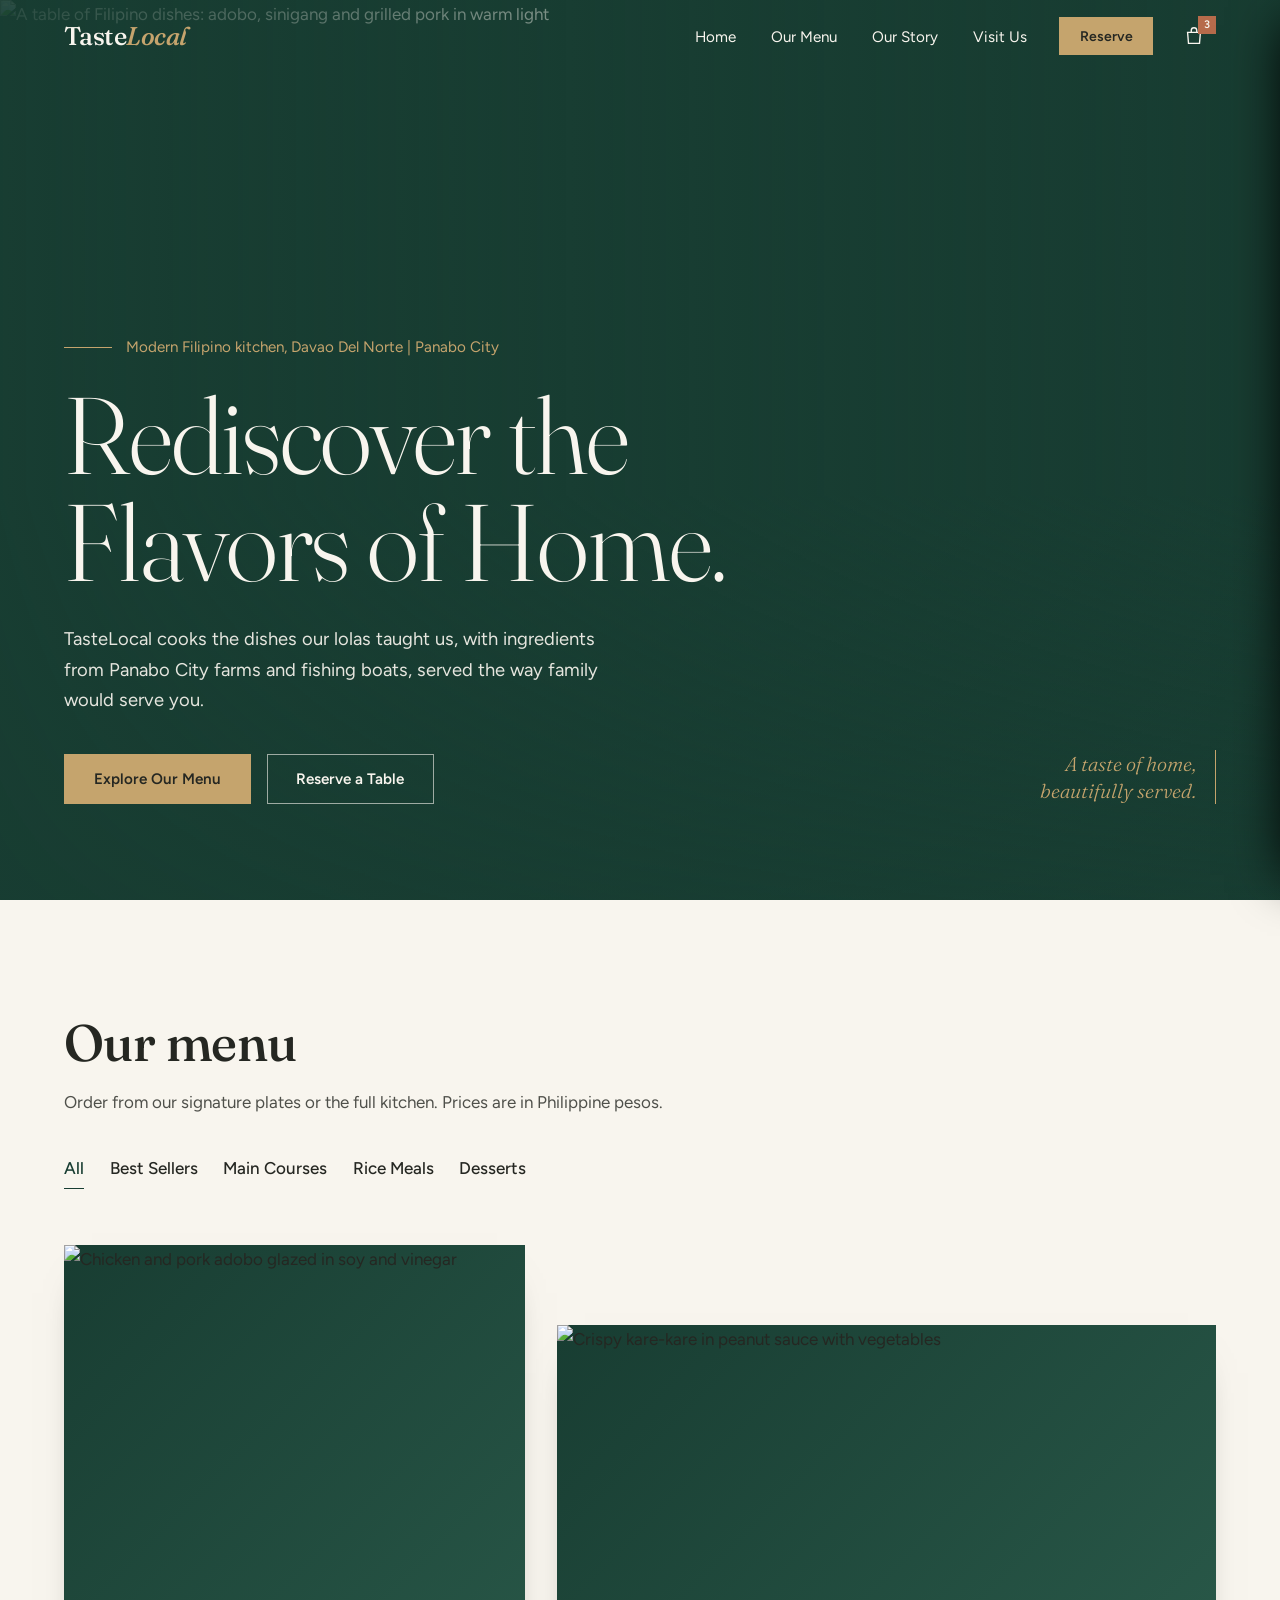
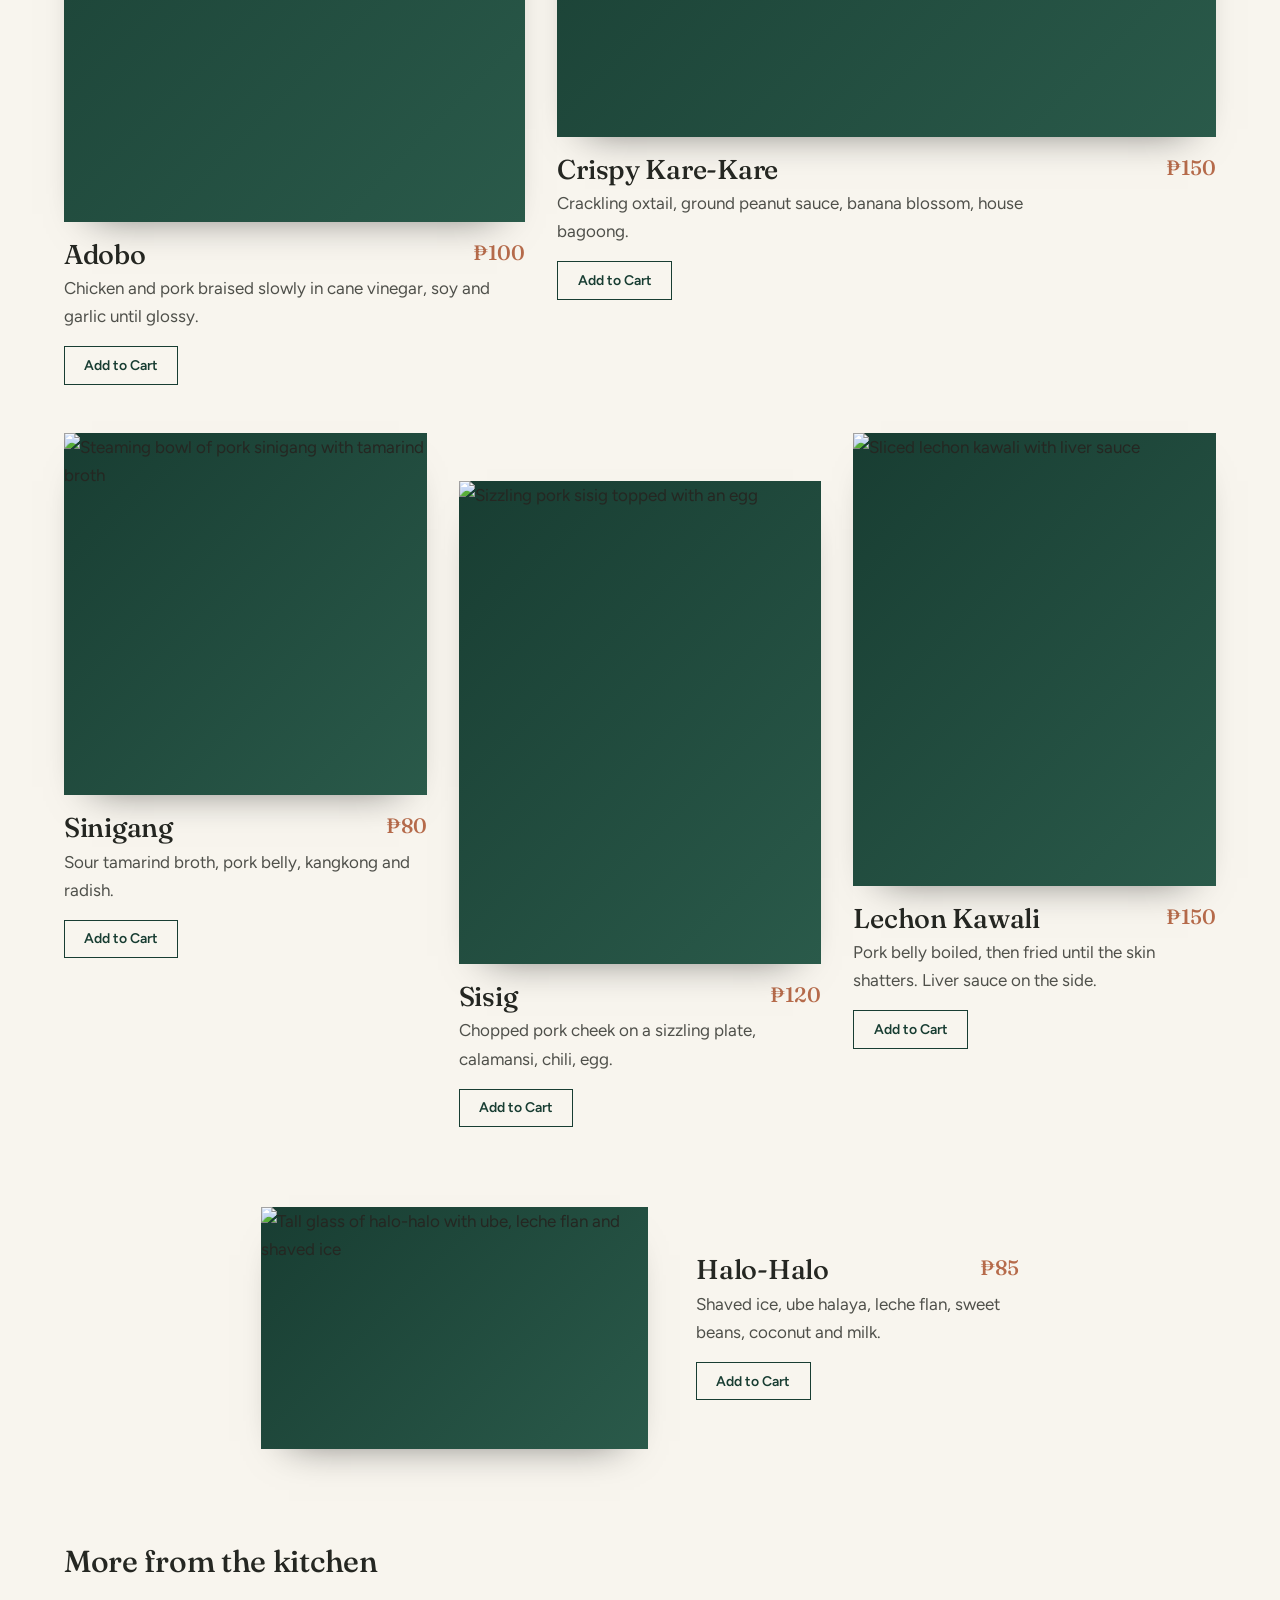
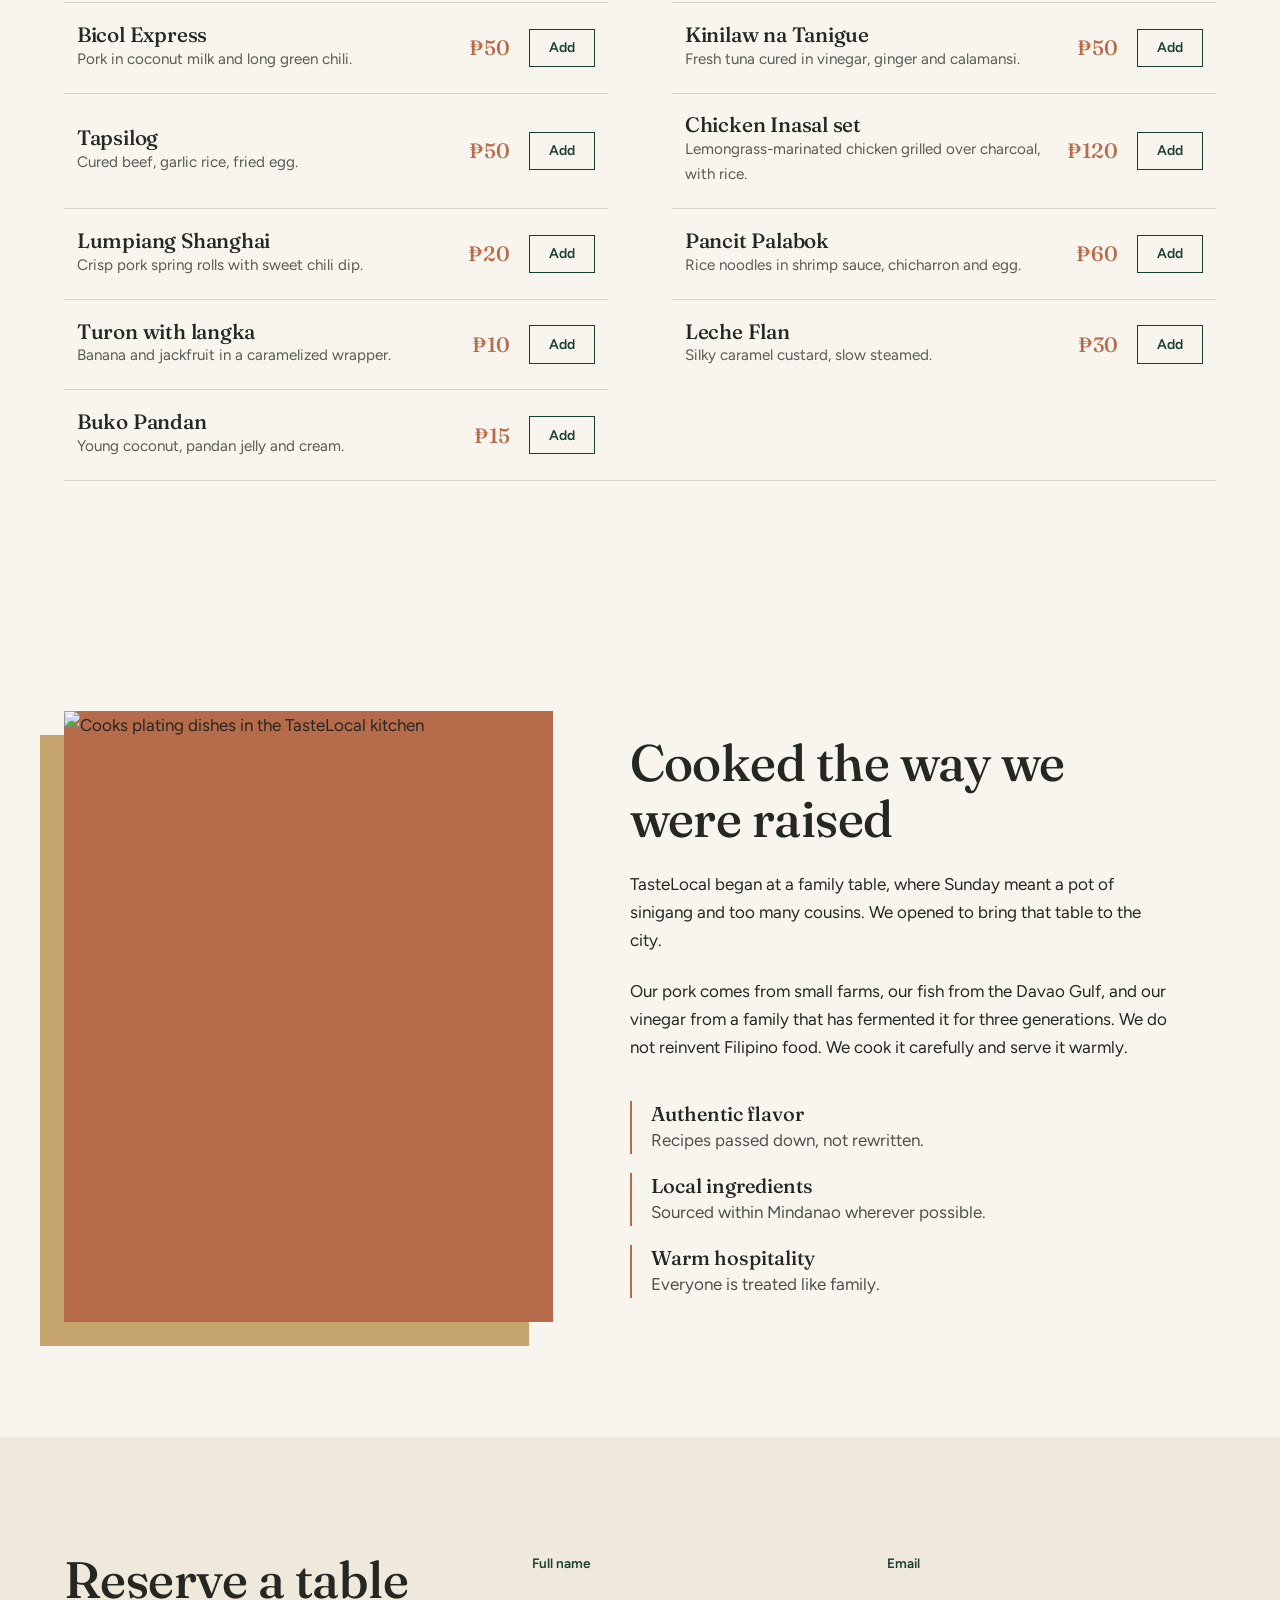
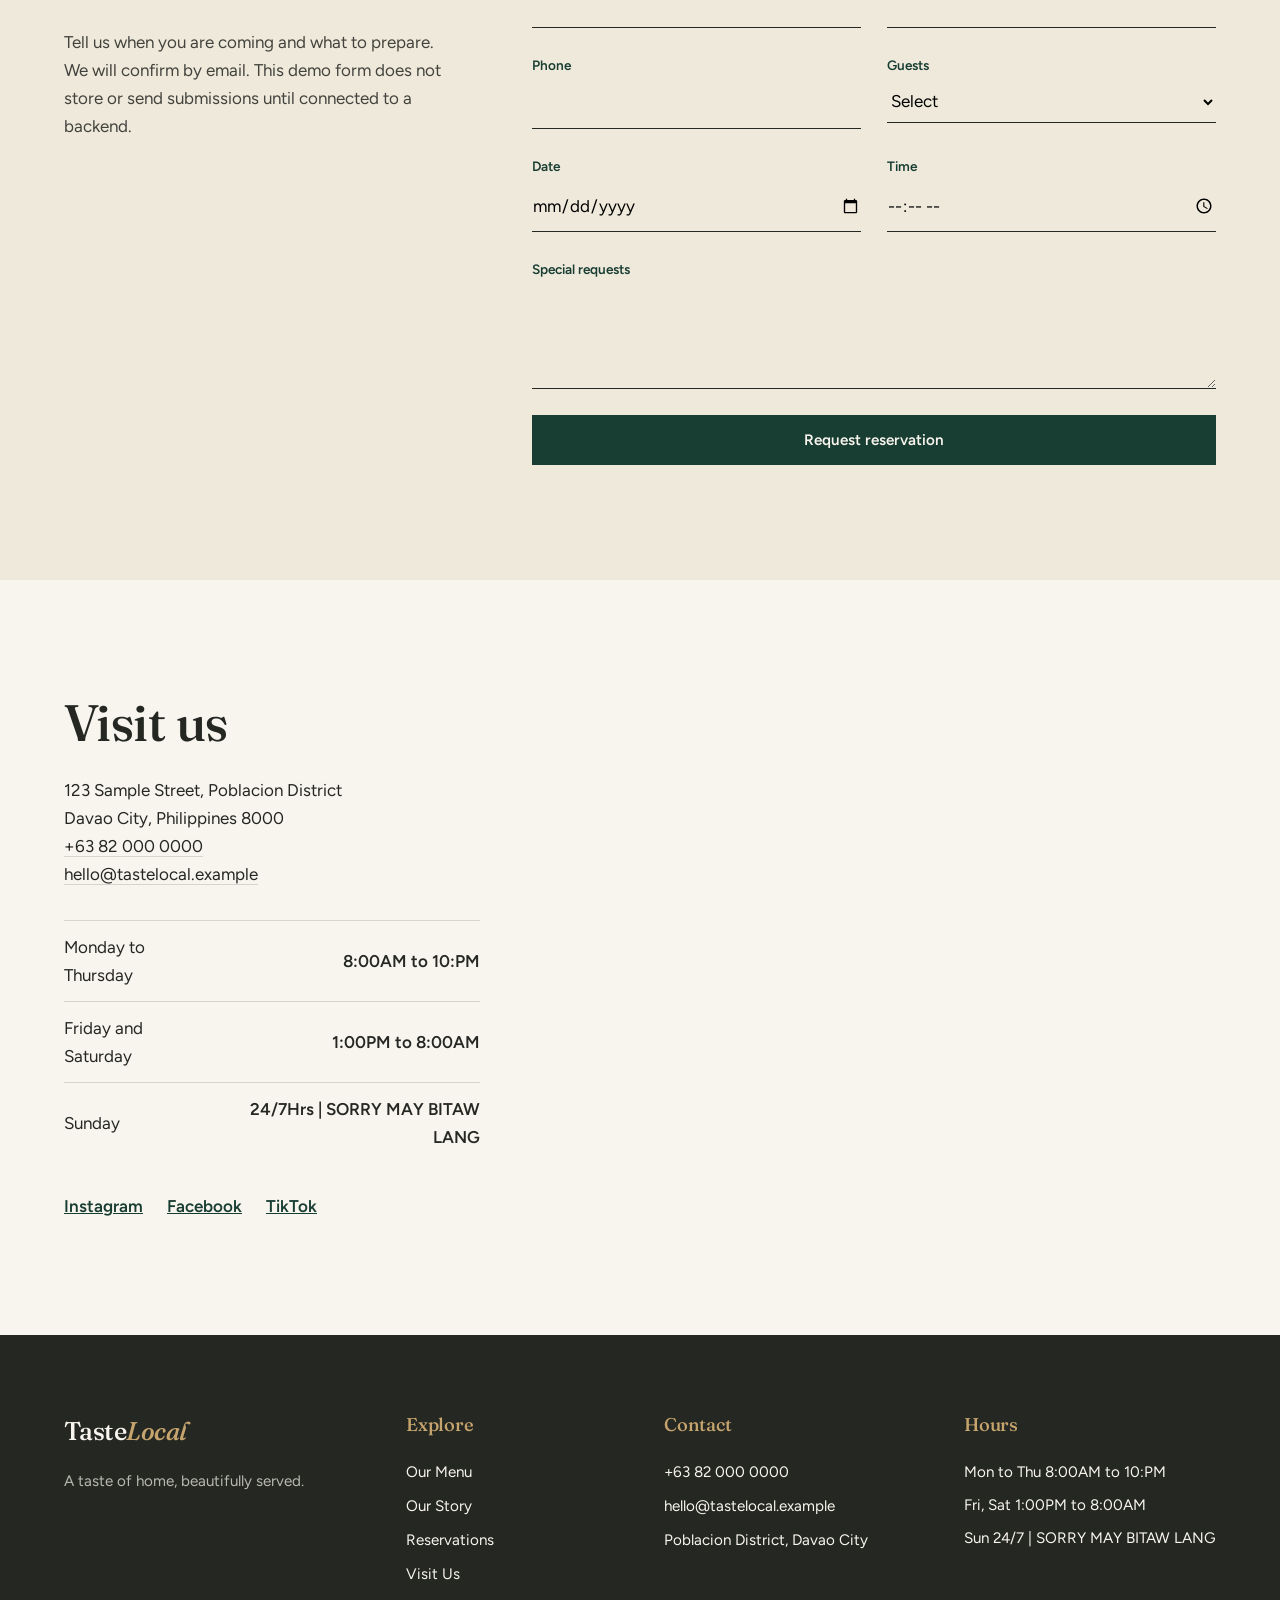
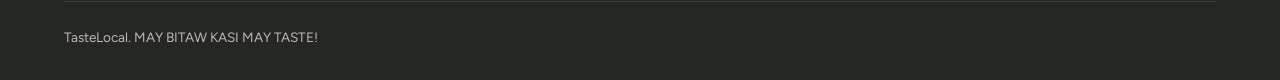
==== index.html @ fd4c6768 "Rename TasteLocal.html to index.html" ====
<!DOCTYPE html>
<html lang="en">
<head>
<meta charset="utf-8">
<meta name="viewport" content="width=device-width, initial-scale=1">
<title>TasteLocal | Modern Filipino Restaurant</title>
<meta name="description" content="TasteLocal serves authentic Filipino cuisine. A taste of home, beautifully served.">
<link rel="preconnect" href="https://fonts.googleapis.com">
<link rel="preconnect" href="https://fonts.gstatic.com" crossorigin>
<link href="https://fonts.googleapis.com/css2?family=Fraunces:opsz,wght@9..144,300;9..144,500;9..144,600&family=Figtree:wght@400;500;600&display=swap" rel="stylesheet">
<link rel="stylesheet" href="style.css">
</head>
<body>
<!-- Hidden checkboxes. The CSS reads their checked state to open the mobile menu and cart drawer. -->
<input type="checkbox" id="nav-toggle" class="state" aria-label="Toggle navigation">
<input type="checkbox" id="cart-toggle" class="state" aria-label="Toggle cart">

<a class="skip" href="#main">Skip to content</a>

<!-- NAVIGATION -->
<header class="site-header">
  <nav class="nav" aria-label="Primary">
    <a class="wordmark" href="#home" aria-label="TasteLocal home">Taste<span>Local</span></a>
    <label for="nav-toggle" class="burger" aria-label="Open menu"><i></i><i></i><i></i></label>
    <ul class="nav__links">
      <li><a href="#home">Home</a></li>
      <li><a href="#menu">Our Menu</a></li>
      <li><a href="#story">Our Story</a></li>
      <li><a href="#visit">Visit Us</a></li>
    </ul>
    <div class="nav__actions">
      <a class="btn btn--gold btn--sm" href="#reserve">Reserve</a>
      <label for="cart-toggle" class="bag" aria-label="Open shopping bag">
        <svg viewBox="0 0 24 24" width="22" height="22" fill="none" stroke="currentColor" stroke-width="1.5"><path d="M5 8h14l-1 12H6L5 8Z"/><path d="M9 8V6a3 3 0 0 1 6 0v2"/></svg>
        <b>3</b>
      </label>
    </div>
  </nav>
</header>

<main id="main">
<!-- HERO -->
<section class="hero" id="home">
  <img class="hero__img" src="images/food 1.jfif" alt="A table of Filipino dishes: adobo, sinigang and grilled pork in warm light">
  <div class="hero__veil"></div>
  <div class="hero__body">
    <p class="hero__est">Modern Filipino kitchen, Davao Del Norte | Panabo City</p>
    <h1>Rediscover the Flavors of&nbsp;Home.</h1>
    <p class="hero__lead">TasteLocal cooks the dishes our lolas taught us, with ingredients from Panabo City farms and fishing boats, served the way family would serve you.</p>
    <div class="hero__cta">
      <a class="btn btn--gold" href="#menu">Explore Our Menu</a>
      <a class="btn btn--ghost" href="#reserve">Reserve a Table</a>
    </div>
    </div>
    <p class="hero__tag">A taste of home,<br>beautifully served.</p>
</section>


<section class="menu" id="menu">
    <input type="radio" name="f" id="f-all" class="state" checked>
    <input type="radio" name="f" id="f-best" class="state">
    <input type="radio" name="f" id="f-main" class="state">
    <input type="radio" name="f" id="f-rice" class="state">
    <input type="radio" name="f" id="f-snack" class="state">
    <input type="radio" name="f" id="f-dessert" class="state">

    <header class="section-head">
        <h2>Our menu</h2>
        <p>Order from our signature plates or the full kitchen. Prices are in Philippine pesos.</p>
        <div class="filters" role="group" aria-label="Menu categories">
            <label for="f-all">All</label>
            <label for="f-best">Best Sellers</label>
            <label for="f-main">Main Courses</label>
            <label for="f-rice">Rice Meals</label>
            <label for="f-dessert">Desserts</label>
    </div>
  </header>

  <div class="catalog">
    <!-- Signature dishes -->
    <div class="grid">
    <article class="dish dish--a" data-cat="best main">
      <figure><img src="images/food 2.webp" alt="Chicken and pork adobo glazed in soy and vinegar" loading="lazy"></figure>
      <div class="dish__info"><h3>Adobo</h3><p class="price">₱100</p>
        <p>Chicken and pork braised slowly in cane vinegar, soy and garlic until glossy.</p>
        <label for="cart-toggle" class="btn btn--line btn--sm">Add to Cart</label></div>

    </article>
    <article class="dish dish--b" data-cat="best main">
      <figure><img src="images/food 3.jfif" alt="Crispy kare-kare in peanut sauce with vegetables" loading="lazy"></figure>
      <div class="dish__info"><h3>Crispy Kare-Kare</h3><p class="price">₱150</p>
        <p>Crackling oxtail, ground peanut sauce, banana blossom, house bagoong.</p>
        <label for="cart-toggle" class="btn btn--line btn--sm">Add to Cart</label></div>
    </article>

    <article class="dish dish--c" data-cat="main">
      <figure><img src="images/food 4.webp" alt="Steaming bowl of pork sinigang with tamarind broth" loading="lazy"></figure>
      <div class="dish__info"><h3>Sinigang</h3><p class="price">₱80</p>
        <p>Sour tamarind broth, pork belly, kangkong and radish.</p>
        <label for="cart-toggle" class="btn btn--line btn--sm">Add to Cart</label></div>
    </article>

    <article class="dish dish--d" data-cat="best rice">
      <figure><img src="images/food 5.jpg" alt="Sizzling pork sisig topped with an egg" loading="lazy"></figure>
      <div class="dish__info"><h3>Sisig</h3><p class="price">₱120</p>
        <p>Chopped pork cheek on a sizzling plate, calamansi, chili, egg.</p>
        <label for="cart-toggle" class="btn btn--line btn--sm">Add to Cart</label></div>
    </article>

    <article class="dish dish--e" data-cat="rice snack">
      <figure><img src="images/food 6.jfif" alt="Sliced lechon kawali with liver sauce" loading="lazy"></figure>
      <div class="dish__info"><h3>Lechon Kawali</h3><p class="price">₱150</p>
        <p>Pork belly boiled, then fried until the skin shatters. Liver sauce on the side.</p>
        <label for="cart-toggle" class="btn btn--line btn--sm">Add to Cart</label></div>
    </article>

    <article class="dish dish--f" data-cat="dessert">
      <figure><img src="images/food 8.jpg" alt="Tall glass of halo-halo with ube, leche flan and shaved ice" loading="lazy"></figure>
      <div class="dish__info"><h3>Halo-Halo</h3><p class="price">₱85</p>
        <p>Shaved ice, ube halaya, leche flan, sweet beans, coconut and milk.</p>
        <label for="cart-toggle" class="btn btn--line btn--sm">Add to Cart</label></div>
    </article>
    </div>

    <h3 class="list-title">More from the kitchen</h3>
    <ul class="list">
      <li class="row" data-cat="main">
        <figure class="row__photo"><img src="https://curiousflavors.com/wp-content/uploads/2023/12/Untitled-design-2.png" alt="Bicol Express" loading="lazy"></figure>
        <div><h4>Bicol Express</h4><p>Pork in coconut milk and long green chili.</p></div>
        <span class="price">₱50</span>
        <label for="cart-toggle" class="btn btn--line btn--sm" aria-label="Add Bicol Express to cart">Add</label>
      </li>

      <li class="row" data-cat="main">
        <figure class="row__photo"><img src="https://encrypted-tbn0.gstatic.com/images?q=tbn:ANd9GcRFKmdv8ZR9_6lOSAqV5deSF3mVNlZfjTZdKPctRRcjXP_CaHNPF0czRCvV&s=10" alt="Bicol Express" loading="lazy"></figure>
        <div><h4>Kinilaw na Tanigue</h4><p>Fresh tuna cured in vinegar, ginger and calamansi.</p></div>
        <span class="price">₱50</span>
        <label for="cart-toggle" class="btn btn--line btn--sm" aria-label="Add Kinilaw na Tanigue to cart">Add</label>
      </li>

      <li class="row" data-cat="rice">
        <figure class="row__photo"><img src="https://foodandjourneys.net/wp-content/uploads/2021/08/Tapsilog-Recipe-PIC4.jpg" alt="Bicol Express" loading="lazy"></figure>
        <div><h4>Tapsilog</h4><p>Cured beef, garlic rice, fried egg.</p></div>
        <span class="price">₱50</span>
        <label for="cart-toggle" class="btn btn--line btn--sm" aria-label="Add Tapsilog to cart">Add</label>
      </li>

      <li class="row" data-cat="rice">
        <figure class="row__photo"><img src="https://encrypted-tbn0.gstatic.com/images?q=tbn:ANd9GcSPzVpCJOdVPOs8tCX-RvCjmCxIz6qRmi6sNfi32EXxV8h36HGlwV6yf2T4&s=10" alt="Bicol Express" loading="lazy"></figure>
        <div><h4>Chicken Inasal set</h4><p>Lemongrass-marinated chicken grilled over charcoal, with rice.</p></div>
        <span class="price">₱120</span>
        <label for="cart-toggle" class="btn btn--line btn--sm" aria-label="Add Chicken Inasal set to cart">Add</label>
      </li>

      <li class="row" data-cat="snack">
        <figure class="row__photo"><img src="https://encrypted-tbn0.gstatic.com/images?q=tbn:ANd9GcSoe4ocsy0Eb3oWv2qVeOUglLgW7sP2wZG4oxJioNvtn8m8z9YysjNUbmvw&s=10" alt="Bicol Express" loading="lazy"></figure>
        <div><h4>Lumpiang Shanghai</h4><p>Crisp pork spring rolls with sweet chili dip.</p></div>
        <span class="price">₱20</span>
        <label for="cart-toggle" class="btn btn--line btn--sm" aria-label="Add Lumpiang Shanghai to cart">Add</label>
      </li>

      <li class="row" data-cat="snack">
        <figure class="row__photo"><img src="https://encrypted-tbn0.gstatic.com/images?q=tbn:ANd9GcTfUTtvd7xjpFy8KBuBoX7yY_BCjFwKzrGr5du6pURPliHH1ogRJNf0nq7X&s=10" alt="Bicol Express" loading="lazy"></figure>
        <div><h4>Pancit Palabok</h4><p>Rice noodles in shrimp sauce, chicharron and egg.</p></div>
        <span class="price">₱60</span>
        <label for="cart-toggle" class="btn btn--line btn--sm" aria-label="Add Pancit Palabok to cart">Add</label>
      </li>

      <li class="row" data-cat="snack">
        <figure class="row__photo"><img src="https://encrypted-tbn0.gstatic.com/images?q=tbn:ANd9GcTgcZ1Zg95jUMyj4gJaU6VeUXs51snrSyVHnTonOUDc8RNfPcnrF1fDhqA&s=10" alt="Bicol Express" loading="lazy"></figure>
        <div><h4>Turon with langka</h4><p>Banana and jackfruit in a caramelized wrapper.</p></div>
        <span class="price">₱10</span>
        <label for="cart-toggle" class="btn btn--line btn--sm" aria-label="Add Turon with langka to cart">Add</label>
      </li>

      <li class="row" data-cat="dessert">
        <figure class="row__photo"><img src="https://encrypted-tbn0.gstatic.com/images?q=tbn:ANd9GcQYs5qtD55n9do2er-s5bhCP3Gbe2qUd0dRTc0g1R1_bclYYWnfjeuexj1f&s=10" alt="Bicol Express" loading="lazy"></figure>
        <div><h4>Leche Flan</h4><p>Silky caramel custard, slow steamed.</p></div>
        <span class="price">₱30</span>
        <label for="cart-toggle" class="btn btn--line btn--sm" aria-label="Add Leche Flan to cart">Add</label>
      </li>

      <li class="row" data-cat="dessert">
        <figure class="row__photo"><img src="https://encrypted-tbn0.gstatic.com/images?q=tbn:ANd9GcTduaANdx86rpw1Uu8p8528ZZ9Dz0-Dl7-28zUZia-08tmaJDXOsriMZorj&s=10" alt="Bicol Express" loading="lazy"></figure>
        <div><h4>Buko Pandan</h4><p>Young coconut, pandan jelly and cream.</p></div>
        <span class="price">₱15</span>
        <label for="cart-toggle" class="btn btn--line btn--sm" aria-label="Add Buko Pandan to cart">Add</label>
      </li>
    </ul>
  </div>
</section>

<!-- OUR STORY -->
<section class="story" id="story">
  <figure class="story__img"><img src="images/cat1.jpg" alt="Cooks plating dishes in the TasteLocal kitchen" loading="lazy"></figure>
  <div class="story__text">
    <h2>Cooked the way we were raised</h2>
    <p>TasteLocal began at a family table, where Sunday meant a pot of sinigang and too many cousins. We opened to bring that table to the city.</p>
    <p>Our pork comes from small farms, our fish from the Davao Gulf, and our vinegar from a family that has fermented it for three generations. We do not reinvent Filipino food. We cook it carefully and serve it warmly.</p>
    <dl class="pillars">
      <div><dt>Authentic flavor</dt><dd>Recipes passed down, not rewritten.</dd></div>
      <div><dt>Local ingredients</dt><dd>Sourced within Mindanao wherever possible.</dd></div>
      <div><dt>Warm hospitality</dt><dd>Everyone is treated like family.</dd></div>
    </dl>
  </div>
</section>

<!-- RESERVATION
     Submitting the form jumps to #reserved, which shows the confirmation overlay. -->
<section class="reserve" id="reserve">
  <div class="reserve__intro">
    <h2>Reserve a table</h2>
    <p>Tell us when you are coming and what to prepare. We will confirm by email. This demo form does not store or send submissions until connected to a backend.</p>
  </div>
  <form class="form" action="#reserved" method="get">
    <div class="field"><label for="name">Full name</label><input id="name" name="name" required autocomplete="name"></div>
    <div class="field"><label for="email">Email</label><input id="email" name="email" type="email" required autocomplete="email"></div>
    <div class="field"><label for="phone">Phone</label><input id="phone" name="phone" type="tel" required autocomplete="tel"></div>
    <div class="field"><label for="guests">Guests</label>
      <select id="guests" name="guests" required><option value="" hidden>Select</option><option>1</option><option>2</option><option>3</option><option>4</option><option>5</option><option>6</option><option>7+</option></select></div>
    <div class="field"><label for="date">Date</label><input id="date" name="date" type="date" required></div>
    <div class="field"><label for="time">Time</label><input id="time" name="time" type="time" min="11:00" max="21:00" required></div>
    <div class="field field--full"><label for="notes">Special requests</label><textarea id="notes" name="notes" rows="3"></textarea></div>
    <button class="btn btn--green field--full" type="submit">Request reservation</button>
  </form>
  <div class="confirm" id="reserved" role="status">
    <div class="confirm__box">
      <h3>Request received</h3>
      <p>In a live site, a confirmation email would follow. Nothing was stored from this demo.</p>
      <a class="btn btn--green" href="#reserve">Back to the form</a>
    </div>
  </div>
</section>

<!-- VISIT US
     Replace the address, phone, email and hours with the real details. -->
<section class="visit" id="visit">
  <div class="visit__info">
    <h2>Visit us</h2>
    <address>
      123 Sample Street, Poblacion District<br>Davao City, Philippines 8000<br>
      <a href="tel:+63820000000">+63 82 000 0000</a><br>
      <a href="mailto:hello@tastelocal.example">hello@tastelocal.example</a>
    </address>
    <table class="hours"><caption class="sr">Opening hours</caption>
      <tr><th>Monday to Thursday</th><td>8:00AM to 10:PM</td></tr>
      <tr><th>Friday and Saturday</th><td>1:00PM to 8:00AM</td></tr>
      <tr><th>Sunday</th><td>24/7Hrs | SORRY MAY BITAW LANG</td></tr>
    </table>
    <p class="social"><a href="#">Instagram</a><a href="#">Facebook</a><a href="#">TikTok</a></p>
  </div>
  <iframe class="visit__map" title="Map of Davao City" loading="lazy" src="https://maps.google.com/maps?q=Davao%20City&output=embed"></iframe>
</section>
</main>

<!-- FOOTER -->
<footer class="footer">
  <div class="footer__grid">
    <div><a class="wordmark" href="#home">Taste<span>Local</span></a><p>A taste of home, beautifully served.</p></div>
    <nav aria-label="Footer"><h4>Explore</h4><a href="#menu">Our Menu</a><a href="#story">Our Story</a><a href="#reserve">Reservations</a><a href="#visit">Visit Us</a></nav>
    <div><h4>Contact</h4><a href="tel:+63820000000">+63 82 000 0000</a><a href="mailto:hello@tastelocal.example">hello@tastelocal.example</a><span>Poblacion District, Davao City</span></div>
    <div><h4>Hours</h4>
      <span>Mon to Thu 8:00AM to 10:PM</span>
      <span>Fri, Sat 1:00PM to 8:00AM</span>
      <span>Sun 24/7 | SORRY MAY BITAW LANG</span></div>
  </div>
  <p class="footer__legal">TasteLocal. MAY BITAW KASI MAY TASTE!</p>
</footer>

<!-- CART DRAWER
     A visual demo. Items and totals are static text. -->
<label for="cart-toggle" class="scrim" aria-hidden="true"></label>
<aside class="cart" aria-label="Shopping bag">
  <header><h2>Your bag</h2><label for="cart-toggle" class="close" aria-label="Close bag">&times;</label></header>
  <ul class="cart__items">
    <li><img src="images/food 2.webp" alt="Adobo"><div><h3>Adobo</h3><p>Qty 1</p></div><span>₱100</span></li>
    <li><img src="images/food 5.jpg" alt="Sisig"><div><h3>Sisig</h3><p>Qty 1</p></div><span>₱120</span></li>
    <li><img src="images/food 7.avif" alt="Halo-halo"><div><h3>Halo-Halo</h3><p>Qty 1</p></div><span>₱85</span></li>
  </ul>
  <dl class="cart__total"><div><dt>Subtotal</dt><dd>₱305</dd></div><div class="grand"><dt>Total</dt><dd>₱305</dd></div></dl>
  <a class="btn btn--green" href="#reserve">Checkout</a>
  <p class="cart__note">Group 1, Always may BITAW!! pero BINITAWAN</p>
</aside>
</body>
</html>
---- style.css ----
/* 1. TOKENS: edit colors, fonts and spacing here */
:root {
  --ivory: #F8F5EE;
  --green: #183D32;
  --charcoal: #252722;
  --terracotta: #B66B4B;
  --gold: #C5A46D;
  --line: rgba(37, 39, 34, 0.16);
  --font-serif: "Fraunces", Georgia, serif;
  --font-sans: "Figtree", system-ui, sans-serif;
  --ease: cubic-bezier(0.2, 0.7, 0.2, 1);
  --page-padding: clamp(1.25rem, 5vw, 5rem);
  --nav-height: 4.5rem;
}

/* 2. BASE */
* {
  box-sizing: border-box;
  margin: 0;
}

html {
  scroll-behavior: smooth;
  scroll-padding-top: var(--nav-height); /* keeps anchors clear of the sticky nav */
}

body {
  font: 1.0625rem/1.65 var(--font-sans);
  color: var(--charcoal);
  background: var(--ivory);
  overflow-x: hidden;
}

img {
  display: block;
  width: 100%;
  height: 100%;
  object-fit: cover;
}

a {
  color: inherit;
}

ul {
  list-style: none;
  padding: 0;
}

section {
  padding: clamp(4rem, 9vw, 8rem) var(--page-padding);
}

:focus-visible {
  outline: 2px solid var(--gold);
  outline-offset: 3px;
}

h1,
h2,
h3,
h4 {
  font-family: var(--font-serif);
  font-weight: 500;
  line-height: 1.1;
  letter-spacing: -0.01em;
}

h2 {
  font-size: clamp(2rem, 4vw, 3.4rem);
}

/* Hidden checkboxes/radios that power the CSS-only interactions */
.state {
  position: absolute;
  opacity: 0;
  pointer-events: none;
}

/* Visually hidden, still read by screen readers (skip link shows on focus) */
.sr {
  position: absolute;
  width: 1px;
  height: 1px;
  overflow: hidden;
  clip: rect(0 0 0 0);
}

.skip:not(:focus) {
  position: absolute;
  width: 1px;
  height: 1px;
  overflow: hidden;
  clip: rect(0 0 0 0);
}

.skip:focus {
  position: fixed;
  top: 0.5rem;
  left: 0.5rem;
  z-index: 99;
  padding: 0.5rem 1rem;
  background: var(--gold);
}

/* Scrollbar */
::-webkit-scrollbar {
  width: 10px;
}

::-webkit-scrollbar-track {
  background: var(--ivory);
}

::-webkit-scrollbar-thumb {
  background: var(--green);
  border: 2px solid var(--ivory);
}

/* 3. BUTTONS */
.btn {
  display: inline-block;
  padding: 0.95rem 1.8rem;
  border: 1px solid transparent;
  font: 600 0.95rem var(--font-sans);
  text-align: center;
  text-decoration: none;
  cursor: pointer;
  transition: background 0.3s, color 0.3s, transform 0.3s var(--ease), box-shadow 0.3s;
}

.btn:hover {
  transform: translateY(-2px);
  box-shadow: 0 10px 24px -12px rgba(0, 0, 0, 0.5);
}

.btn--sm {
  padding: 0.6rem 1.2rem;
  font-size: 0.875rem;
}

.btn--gold {
  background: var(--gold);
  color: var(--charcoal);
}

.btn--gold:hover {
  background: #D4B57F;
}

.btn--ghost {
  border-color: rgba(248, 245, 238, 0.6);
  color: var(--ivory);
}

.btn--ghost:hover {
  background: var(--ivory);
  color: var(--green);
}

.btn--green {
  background: var(--green);
  color: var(--ivory);
}

.btn--green:hover {
  background: var(--terracotta);
}

.btn--line {
  border-color: var(--green);
  color: var(--green);
}

.btn--line:hover {
  background: var(--green);
  color: var(--ivory);
}

/* 4. NAVIGATION */
.site-header {
  position: fixed;
  inset: 0 0 auto;
  z-index: 50;
  color: var(--ivory);
  /* Fades to solid green after ~120px of scrolling (modern browsers) */
  animation: nav-solid linear both;
  animation-timeline: scroll();
  animation-range: 0 120px;
}

@keyframes nav-solid {
  to {
    background: var(--green);
    box-shadow: 0 8px 30px -18px #000;
  }
}

.nav {
  display: flex;
  align-items: center;
  gap: 2rem;
  height: var(--nav-height);
  padding: 0 var(--page-padding);
}

.wordmark {
  font: 500 1.6rem var(--font-serif);
  letter-spacing: -0.02em;
  text-decoration: none;
}

.wordmark span {
  font-style: italic;
  color: var(--gold);
}

.nav__links {
  display: flex;
  gap: 2.2rem;
  margin-left: auto;
}

.nav__links a {
  position: relative;
  padding: 0.3rem 0;
  font-size: 0.95rem;
  text-decoration: none;
}

/* Underline grows in from the left, leaves to the right */
.nav__links a::after {
  content: "";
  position: absolute;
  left: 0;
  bottom: 0;
  width: 100%;
  height: 1px;
  background: var(--gold);
  transform: scaleX(0);
  transform-origin: right;
  transition: transform 0.4s var(--ease);
}

.nav__links a:hover::after {
  transform: scaleX(1);
  transform-origin: left;
}

.nav__actions {
  display: flex;
  align-items: center;
  gap: 1.2rem;
}

.bag {
  position: relative;
  display: grid;
  place-items: center;
  width: 2.75rem;
  height: 2.75rem;
  cursor: pointer;
}

.bag b {
  position: absolute;
  top: 2px;
  right: 0;
  padding: 0.22rem 0.38rem;
  background: var(--terracotta);
  font: 600 0.68rem/1 var(--font-sans);
}

/* Hamburger (phones only) */
.burger {
  display: none;
  margin-left: auto;
  padding: 0.7rem;
  cursor: pointer;
}

.burger i {
  display: block;
  width: 24px;
  height: 1.5px;
  margin: 5px 0;
  background: currentColor;
  transition: transform 0.3s;
}

/* 5. HERO */
.hero {
  position: relative;
  display: flex;
  align-items: flex-end;
  min-height: 100svh;
  padding: 0;
  overflow: hidden;
  background: var(--green);
  color: var(--ivory);
}

.hero__img {
  position: absolute;
  inset: 0;
  transform: scale(1.08);
  animation: settle 2.4s var(--ease) forwards;
}

@keyframes settle {
  to {
    transform: scale(1);
  }
}

/* Green overlay keeps the text readable over the photo */
.hero__veil {
  position: absolute;
  inset: 0;
  background:
      linear-gradient(90deg, rgba(24, 61, 50, 0.92), rgba(24, 61, 50, 0.45) 55%, rgba(24, 61, 50, 0.1)),
      linear-gradient(0deg, rgba(24, 61, 50, 0.75), transparent 45%);
}

.hero__body {
  position: relative;
  max-width: 56rem;
  padding: 8rem var(--page-padding) 6rem;
}

.hero__est {
  display: flex;
  align-items: center;
  gap: 0.9rem;
  margin-bottom: 1.4rem;
  font-size: 0.95rem;
  color: var(--gold);
}

.hero__est::before {
  content: "";
  width: 3rem;
  height: 1px;
  background: var(--gold);
}

.hero h1 {
  margin-bottom: 1.8rem;
  font-size: clamp(3rem, 8.5vw, 7.2rem);
  font-weight: 300;
  line-height: 0.98;
  animation: rise 1.1s 0.2s var(--ease) both;
}

.hero__lead {
  max-width: 34rem;
  margin-bottom: 2.4rem;
  font-size: 1.15rem;
  opacity: 0.92;
  animation: rise 1.1s 0.45s var(--ease) both;
}

.hero__cta {
  display: flex;
  flex-wrap: wrap;
  gap: 1rem;
  animation: rise 1.1s 0.65s var(--ease) both;
}

@keyframes rise {
  from {
    opacity: 0;
    transform: translateY(28px);
  }
}

.hero__tag {
  position: absolute;
  right: var(--page-padding);
  bottom: 6rem;
  padding-right: 1.2rem;
  border-right: 1px solid var(--gold);
  font: italic 300 1.25rem/1.35 var(--font-serif);
  text-align: right;
  color: var(--gold);
}

/* 6. MENU (signature dishes + full list, one shared filter) */
.section-head {
  max-width: 44rem;
  margin-bottom: 3.5rem;
}

.section-head p {
  margin-top: 1rem;
  opacity: 0.8;
}

.filters {
  display: flex;
  flex-wrap: wrap;
  gap: 0.4rem 1.6rem;
  margin-top: 2rem;
}

.filters label {
  padding: 0.4rem 0;
  border-bottom: 1px solid transparent;
  font-weight: 500;
  cursor: pointer;
  transition: border-color 0.3s, color 0.3s;
}

.filters label:hover {
  border-color: var(--terracotta);
  color: var(--terracotta);
}

/* Active filter */
#f-all:checked ~ .section-head [for="f-all"],
#f-best:checked ~ .section-head [for="f-best"],
#f-main:checked ~ .section-head [for="f-main"],
#f-rice:checked ~ .section-head [for="f-rice"],
#f-snack:checked ~ .section-head [for="f-snack"],
#f-dessert:checked ~ .section-head [for="f-dessert"] {
  border-color: var(--green);
  color: var(--green);
}

/* Hide anything outside the chosen category */
#f-best:checked ~ .catalog [data-cat]:not([data-cat~="best"]),
#f-main:checked ~ .catalog [data-cat]:not([data-cat~="main"]),
#f-rice:checked ~ .catalog [data-cat]:not([data-cat~="rice"]),
#f-snack:checked ~ .catalog [data-cat]:not([data-cat~="snack"]),
#f-dessert:checked ~ .catalog [data-cat]:not([data-cat~="dessert"]) {
  display: none;
}

/* Signature dishes: 12-column grid with uneven image shapes */
.grid {
  display: grid;
  grid-template-columns: repeat(12, 1fr);
  gap: 3rem 2rem;
  align-items: start;
}

.dish {
  display: flex;
  flex-direction: column;
  gap: 1.1rem;
  transition: transform 0.5s var(--ease);
}

.dish:hover {
  transform: translateY(-8px);
}

.dish figure {
  position: relative;
  overflow: hidden;
  background: linear-gradient(135deg, var(--green), #2A5A4A); /* shows until a photo loads */
  box-shadow: 0 20px 40px -28px rgba(0, 0, 0, 0.6);
}

/* Green tint that fades in on hover */
.dish figure::after {
  content: "";
  position: absolute;
  inset: 0;
  opacity: 0;
  transition: opacity 0.5s;
  background: linear-gradient(0deg, rgba(24, 61, 50, 0.45), transparent 50%);
}

.dish:hover figure::after {
  opacity: 1;
}

.dish img {
  transition: transform 1.1s var(--ease);
}

.dish:hover img {
  transform: scale(1.12);
}

.dish__info {
  display: grid;
  grid-template-columns: 1fr auto;
  gap: 0.3rem 1rem;
}

.dish__info p:not(.price) {
  grid-column: 1 / -1;
  max-width: 30rem;
  opacity: 0.8;
}

.dish__info .btn {
  grid-column: 1 / -1;
  justify-self: start;
  margin-top: 0.7rem;
}

.dish h3 {
  font-size: 1.7rem;
  transition: color 0.3s;
}

.dish:hover h3 {
  color: var(--terracotta);
}

.price {
  font: 500 1.3rem var(--font-serif);
  color: var(--terracotta);
}

/* Where each dish sits and the shape of its photo */
.dish--a {
  grid-column: 1 / 6;
}

.dish--a figure {
  aspect-ratio: 4 / 5;
}

.dish--b {
  grid-column: 6 / 13;
  margin-top: 5rem;
}

.dish--b figure {
  aspect-ratio: 16 / 10;
}

.dish--c {
  grid-column: 1 / 5;
}

.dish--c figure {
  aspect-ratio: 1;
}

.dish--d {
  grid-column: 5 / 9;
  margin-top: 3rem;
}

.dish--d figure {
  aspect-ratio: 3 / 4;
}

.dish--e {
  grid-column: 9 / 13;
}

.dish--e figure {
  aspect-ratio: 4 / 5;
}

.dish--f {
  grid-column: 3 / 11;
  flex-direction: row;
  align-items: center;
  gap: 3rem;
  margin-top: 2rem;
}

.dish--f figure {
  flex: 1.2;
  aspect-ratio: 16 / 10;
}

.dish--f .dish__info {
  flex: 1;
}

/* Full list: every row has its own Add button */
.list-title {
  margin: 6rem 0 1.5rem;
  font-size: 1.9rem;
}

.list {
  display: grid;
  grid-template-columns: 1fr 1fr;
  column-gap: 4rem;
  border-bottom: 1px solid var(--line);
}

.row {
  position: relative; /* anchors the hover photo */
  display: grid;
  grid-template-columns: 1fr auto auto;
  align-items: center;
  gap: 1.2rem;
  padding: 1.3rem 0.8rem;
  border-top: 1px solid var(--line);
  transition: background 0.3s, padding-left 0.4s var(--ease);
}

.row:hover {
  padding-left: 1.4rem;
  background: rgba(197, 164, 109, 0.14);
}

.row h4 {
  font-size: 1.3rem;
  transition: color 0.3s;
}

.row:hover h4 {
  color: var(--terracotta);
}

.row p {
  font-size: 0.95rem;
  opacity: 0.75;
}

/* Hover photo: left-column rows show it on the right, right-column rows on the left.
   Odd rows sit in the left column, even rows in the right column. */
.row__photo {
  position: absolute;
  top: 50%;
  z-index: 5;
  width: 15rem;
  aspect-ratio: 4 / 3;
  overflow: hidden;
  pointer-events: none;
  border: 4px solid var(--ivory);
  background: linear-gradient(135deg, var(--green), #2A5A4A); /* shows until a photo loads */
  box-shadow: 0 24px 50px -20px rgba(0, 0, 0, 0.55);
  opacity: 0;
  visibility: hidden;
  transform: translateY(-50%) scale(0.92);
  transition: opacity 0.35s, visibility 0.35s, transform 0.45s var(--ease);
}

.row:nth-child(odd) .row__photo {
  left: calc(100% + 1.5rem);
}

.row:nth-child(even) .row__photo {
  right: calc(100% + 1.5rem);
}

.row:hover .row__photo,
.row:focus-within .row__photo {
  opacity: 1;
  visibility: visible;
  transform: translateY(-50%) scale(1);
}

/* 7. OUR STORY */
.story {
  display: grid;
  grid-template-columns: 5fr 6fr;
  gap: clamp(2rem, 6vw, 6rem);
  align-items: center;
}

.story__img {
  aspect-ratio: 4 / 5;
  overflow: hidden;
  background: var(--terracotta);
  box-shadow: -1.5rem 1.5rem 0 var(--gold);
}

.story h2 {
  max-width: 14ch;
}

.story__text p {
  max-width: 34rem;
  margin-top: 1.4rem;
}

.pillars {
  display: grid;
  gap: 1.2rem;
  margin-top: 2.5rem;
}

.pillars div {
  padding-left: 1.2rem;
  border-left: 2px solid var(--terracotta);
}

.pillars dt {
  font: 500 1.25rem var(--font-serif);
}

.pillars dd {
  opacity: 0.8;
}

/* 8. RESERVATION */
.reserve {
  display: grid;
  grid-template-columns: 4fr 7fr;
  gap: clamp(2rem, 6vw, 6rem);
  background: #EFE9DB;
}

.reserve__intro p {
  max-width: 26rem;
  margin-top: 1.2rem;
  opacity: 0.85;
}

.form {
  display: grid;
  grid-template-columns: 1fr 1fr;
  gap: 1.6rem;
}

.field {
  display: flex;
  flex-direction: column;
  gap: 0.3rem;
}

.field--full {
  grid-column: 1 / -1;
}

.field label {
  font-size: 0.85rem;
  font-weight: 600;
  color: var(--green);
}

.field input,
.field select,
.field textarea {
  width: 100%;
  padding: 0.6rem 0;
  border: 0;
  border-bottom: 1px solid var(--charcoal);
  border-radius: 0;
  background: transparent;
  font: inherit;
  transition: border-color 0.3s, box-shadow 0.3s;
}

.field input:focus,
.field select:focus,
.field textarea:focus {
  outline: 0;
  border-color: var(--terracotta);
  box-shadow: 0 2px 0 var(--terracotta);
}

.field input:user-invalid {
  border-color: #AA3333;
}

/* Confirmation overlay: shown when the form jumps to #reserved (:target) */
.confirm {
  display: none;
  position: fixed;
  inset: 0;
  z-index: 80;
  place-items: center;
  padding: 1.5rem;
  background: rgba(24, 61, 50, 0.88);
}

.confirm:target {
  display: grid;
  animation: fade 0.4s;
}

@keyframes fade {
  from {
    opacity: 0;
  }
}

.confirm__box {
  display: grid;
  gap: 1.2rem;
  justify-items: start;
  max-width: 28rem;
  padding: 3rem;
  border-top: 4px solid var(--gold);
  background: var(--ivory);
}

/* 9. VISIT US */
.visit {
  display: grid;
  grid-template-columns: 5fr 7fr;
  gap: clamp(2rem, 5vw, 5rem);
}

address {
  margin: 1.5rem 0 2rem;
  font-style: normal;
}

address a,
.footer a {
  border-bottom: 1px solid var(--line);
  text-decoration: none;
  transition: color 0.3s, border-color 0.3s;
}

address a:hover,
.footer a:hover {
  border-color: var(--terracotta);
  color: var(--terracotta);
}

.hours {
  width: 100%;
  max-width: 26rem;
  border-collapse: collapse;
}

.hours th,
.hours td {
  padding: 0.75rem 0;
  border-top: 1px solid var(--line);
  font-weight: 400;
  text-align: left;
}

.hours td {
  font-weight: 600;
  text-align: right;
}

.social {
  display: flex;
  gap: 1.5rem;
  margin-top: 1.8rem;
}

.social a {
  font-weight: 600;
  color: var(--green);
}

.visit__map {
  width: 100%;
  height: 100%;
  min-height: 26rem;
  border: 0;
  filter: sepia(0.35) saturate(0.8); /* warms the map to match the palette */
}

/* 10. FOOTER */
.footer {
  padding: 5rem var(--page-padding) 2rem;
  background: var(--charcoal);
  color: var(--ivory);
}

.footer__grid {
  display: grid;
  grid-template-columns: 1.4fr 1fr 1.2fr 1.2fr;
  gap: 3rem;
}

.footer nav,
.footer__grid > div {
  display: flex;
  flex-direction: column;
  align-items: flex-start;
  gap: 0.5rem;
  font-size: 0.95rem;
}

.footer p {
  margin-top: 0.8rem;
  opacity: 0.7;
}

.footer h4 {
  margin-bottom: 1rem;
  font-size: 1.15rem;
  color: var(--gold);
}

.footer__legal {
  margin-top: 4rem;
  padding-top: 1.5rem;
  border-top: 1px solid rgba(248, 245, 238, 0.15);
  font-size: 0.85rem;
}

/* 11. CART DRAWER: slides in when the hidden #cart-toggle checkbox is checked */
.scrim {
  position: fixed;
  inset: 0;
  z-index: 90;
  background: rgba(37, 39, 34, 0.55);
  opacity: 0;
  visibility: hidden;
  transition: opacity 0.4s, visibility 0.4s;
}

.cart {
  position: fixed;
  inset: 0 0 0 auto;
  z-index: 91;
  display: flex;
  flex-direction: column;
  gap: 1.5rem;
  width: min(26rem, 100%);
  padding: 2rem;
  overflow-y: auto;
  background: var(--ivory);
  box-shadow: -20px 0 50px -25px #000;
  transform: translateX(100%);
  transition: transform 0.55s var(--ease);
}

#cart-toggle:checked ~ .scrim {
  opacity: 1;
  visibility: visible;
}

#cart-toggle:checked ~ .cart {
  transform: none;
}

.cart header {
  display: flex;
  justify-content: space-between;
  align-items: center;
  padding-bottom: 1rem;
  border-bottom: 1px solid var(--line);
}

.cart h2 {
  font-size: 1.8rem;
}

.close {
  padding: 0.2rem 0.6rem;
  font-size: 2rem;
  line-height: 1;
  cursor: pointer;
  transition: color 0.3s;
}

.close:hover {
  color: var(--terracotta);
}

.cart__items li {
  display: grid;
  grid-template-columns: 4.5rem 1fr auto;
  gap: 1rem;
  align-items: center;
  padding: 1rem 0;
  border-bottom: 1px solid var(--line);
}

.cart__items img {
  width: 4.5rem;
  height: 4.5rem;
  background: var(--green);
}

.cart__items h3 {
  font-size: 1.15rem;
}

.cart__items p {
  font-size: 0.85rem;
  opacity: 0.7;
}

.cart__items span {
  font-family: var(--font-serif);
}

.cart__total div {
  display: flex;
  justify-content: space-between;
  padding: 0.3rem 0;
}

.cart__total .grand {
  margin-top: 0.5rem;
  padding-top: 0.8rem;
  border-top: 1px solid var(--charcoal);
  font: 500 1.4rem var(--font-serif);
}

.cart__note {
  font-size: 0.8rem;
  opacity: 0.65;
}

/* 12. RESPONSIVE */

/* Tablet */
@media (max-width: 1000px) {
  .story,
  .reserve,
  .visit,
  .list {
    grid-template-columns: 1fr;
  }

  .footer__grid {
    grid-template-columns: 1fr 1fr;
  }

  /* One column: no room beside a row for the hover photo */
  .hero__tag,
  .row__photo {
    display: none;
  }

  .dish--a {
    grid-column: 1 / 7;
  }

  .dish--b {
    grid-column: 7 / 13;
    margin-top: 3rem;
  }

  .dish--c,
  .dish--d,
  .dish--e {
    grid-column: span 6;
  }

  .dish--d {
    margin-top: 0;
  }

  .dish--f {
    grid-column: 1 / -1;
  }
}

/* Mobile nav: the #nav-toggle checkbox opens the dropdown and turns the burger into an X */
@media (max-width: 820px) {
.burger {
    display: block;
}

.nav__actions {
    margin-left: 0;
}

.nav__links {
    position: fixed;
    inset: var(--nav-height) 0 auto;
    flex-direction: column;
    gap: 0;
    margin: 0;
    max-height: 0;
    overflow: hidden;
    background: var(--green);
    transition: max-height 0.5s var(--ease);
  }

  .nav__links a {
    display: block;
    padding: 1.1rem var(--page-padding);
  }

  #nav-toggle:checked ~ .site-header {
    background: var(--green);
  }

  #nav-toggle:checked ~ .site-header .nav__links {
    max-height: 20rem;
  }

  #nav-toggle:checked ~ .site-header .burger i:nth-child(1) {
    transform: translateY(6.5px) rotate(45deg);
  }

  #nav-toggle:checked ~ .site-header .burger i:nth-child(2) {
    opacity: 0;
  }

  #nav-toggle:checked ~ .site-header .burger i:nth-child(3) {
    transform: translateY(-6.5px) rotate(-45deg);
  }
}

/* Phone */
@media (max-width: 640px) {
  .grid {
    display: flex;
    flex-direction: column;
  }

  .dish--b,
  .dish--d {
    margin-top: 0;
  }

  .dish--f {
    flex-direction: column;
    align-items: stretch;
    gap: 1.1rem;
  }

  .form,
  .footer__grid {
    grid-template-columns: 1fr;
  }

  .hero__cta .btn {
    flex: 1 1 100%;
  }

  .btn {
    min-height: 2.75rem; /* comfortable tap size */
  }

  .story__img {
    box-shadow: -0.8rem 0.8rem 0 var(--gold);
  }

  .row {
    grid-template-columns: 1fr auto;
  }

  .row .btn {
    grid-column: 1 / -1;
    justify-self: start;
  }
}

/* Respect visitors who turn animations off */
@media (prefers-reduced-motion: reduce) {
  *,
  *::before,
  *::after {
    animation: none !important;
    transition: none !important;
    scroll-behavior: auto !important;
  }
}
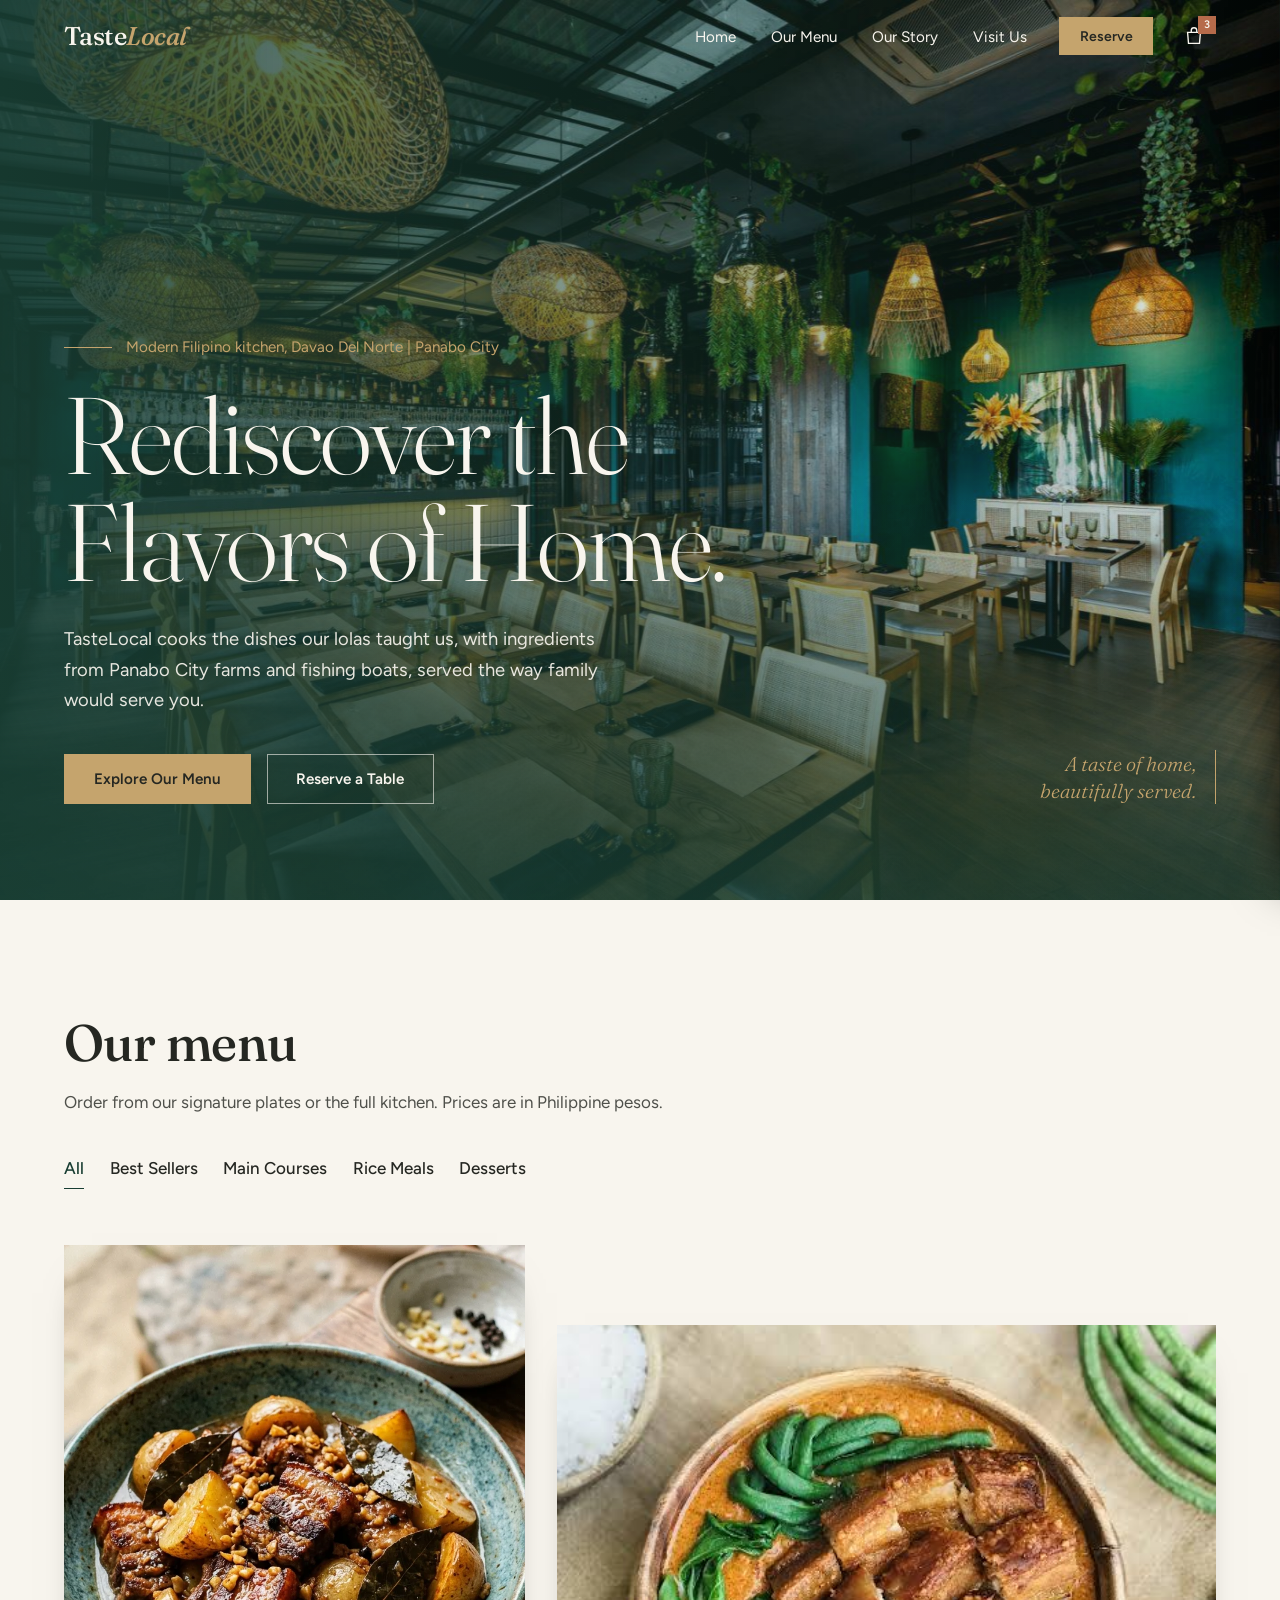
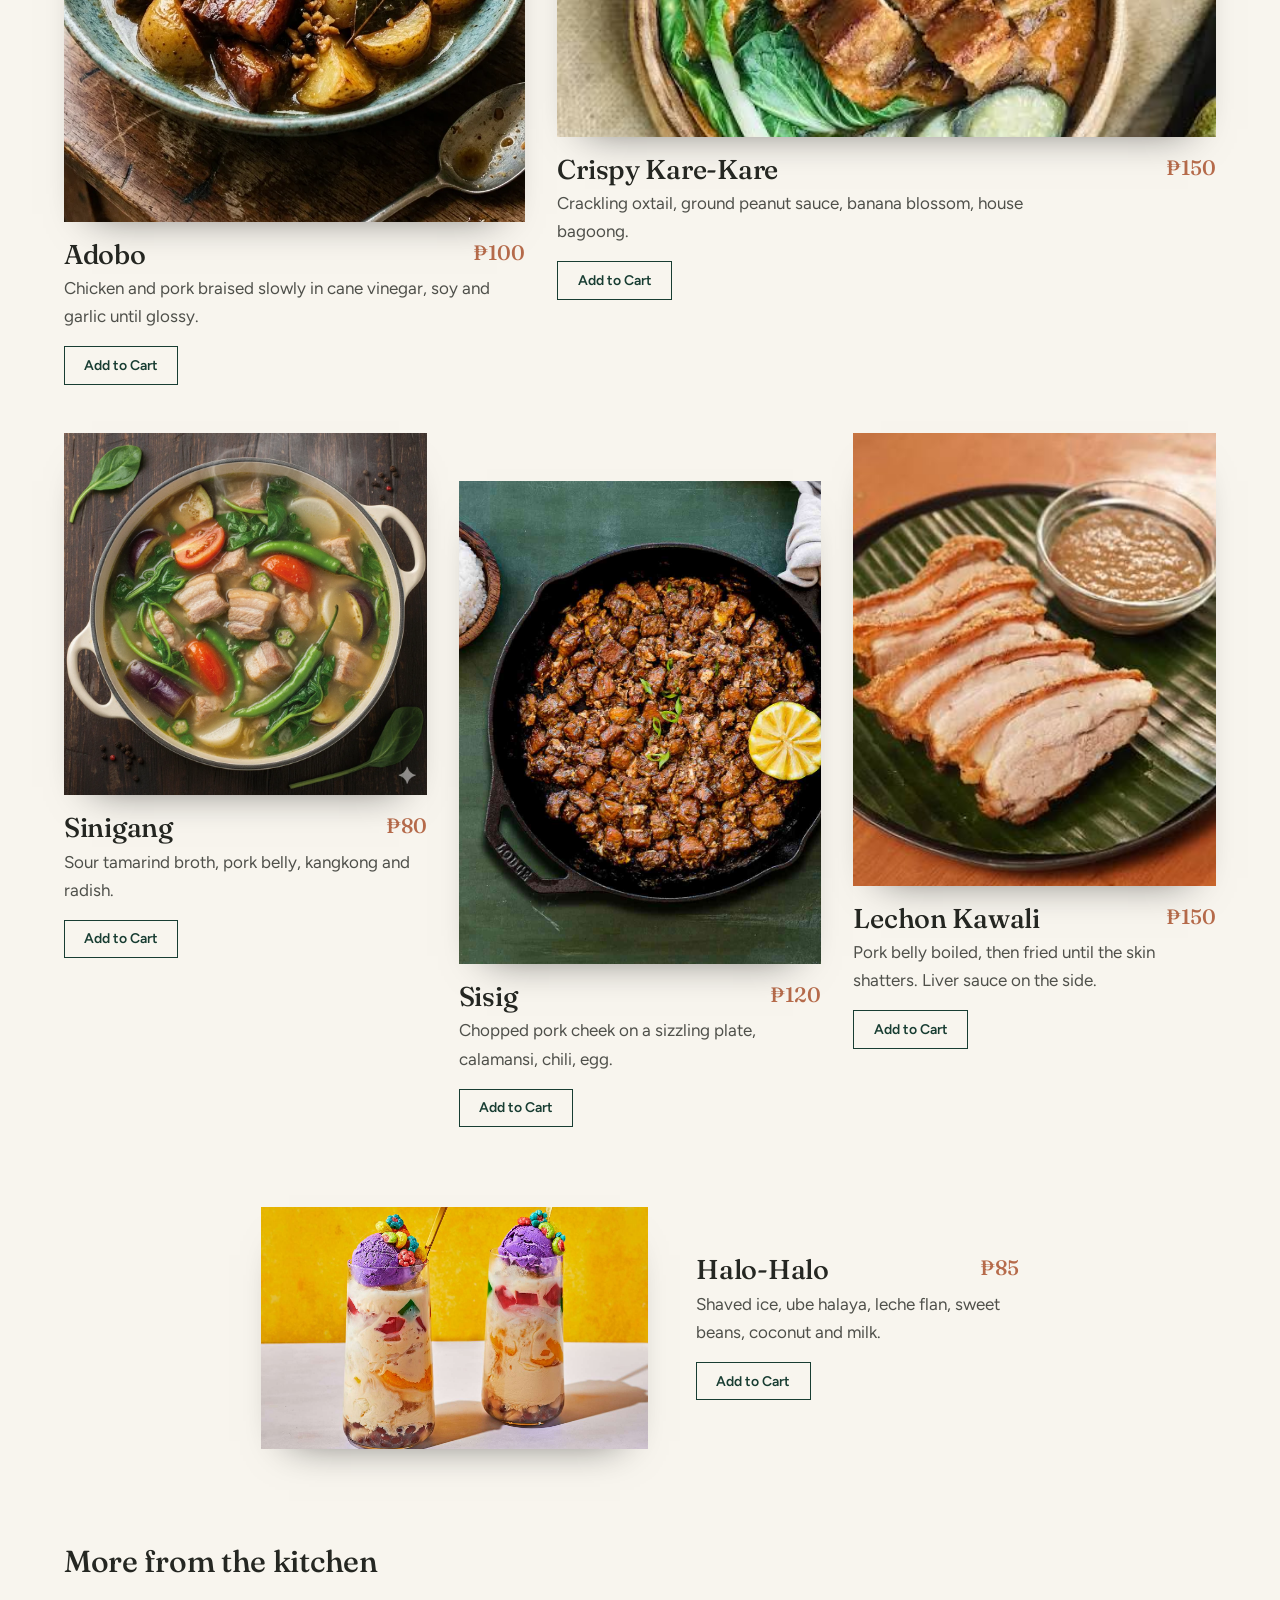
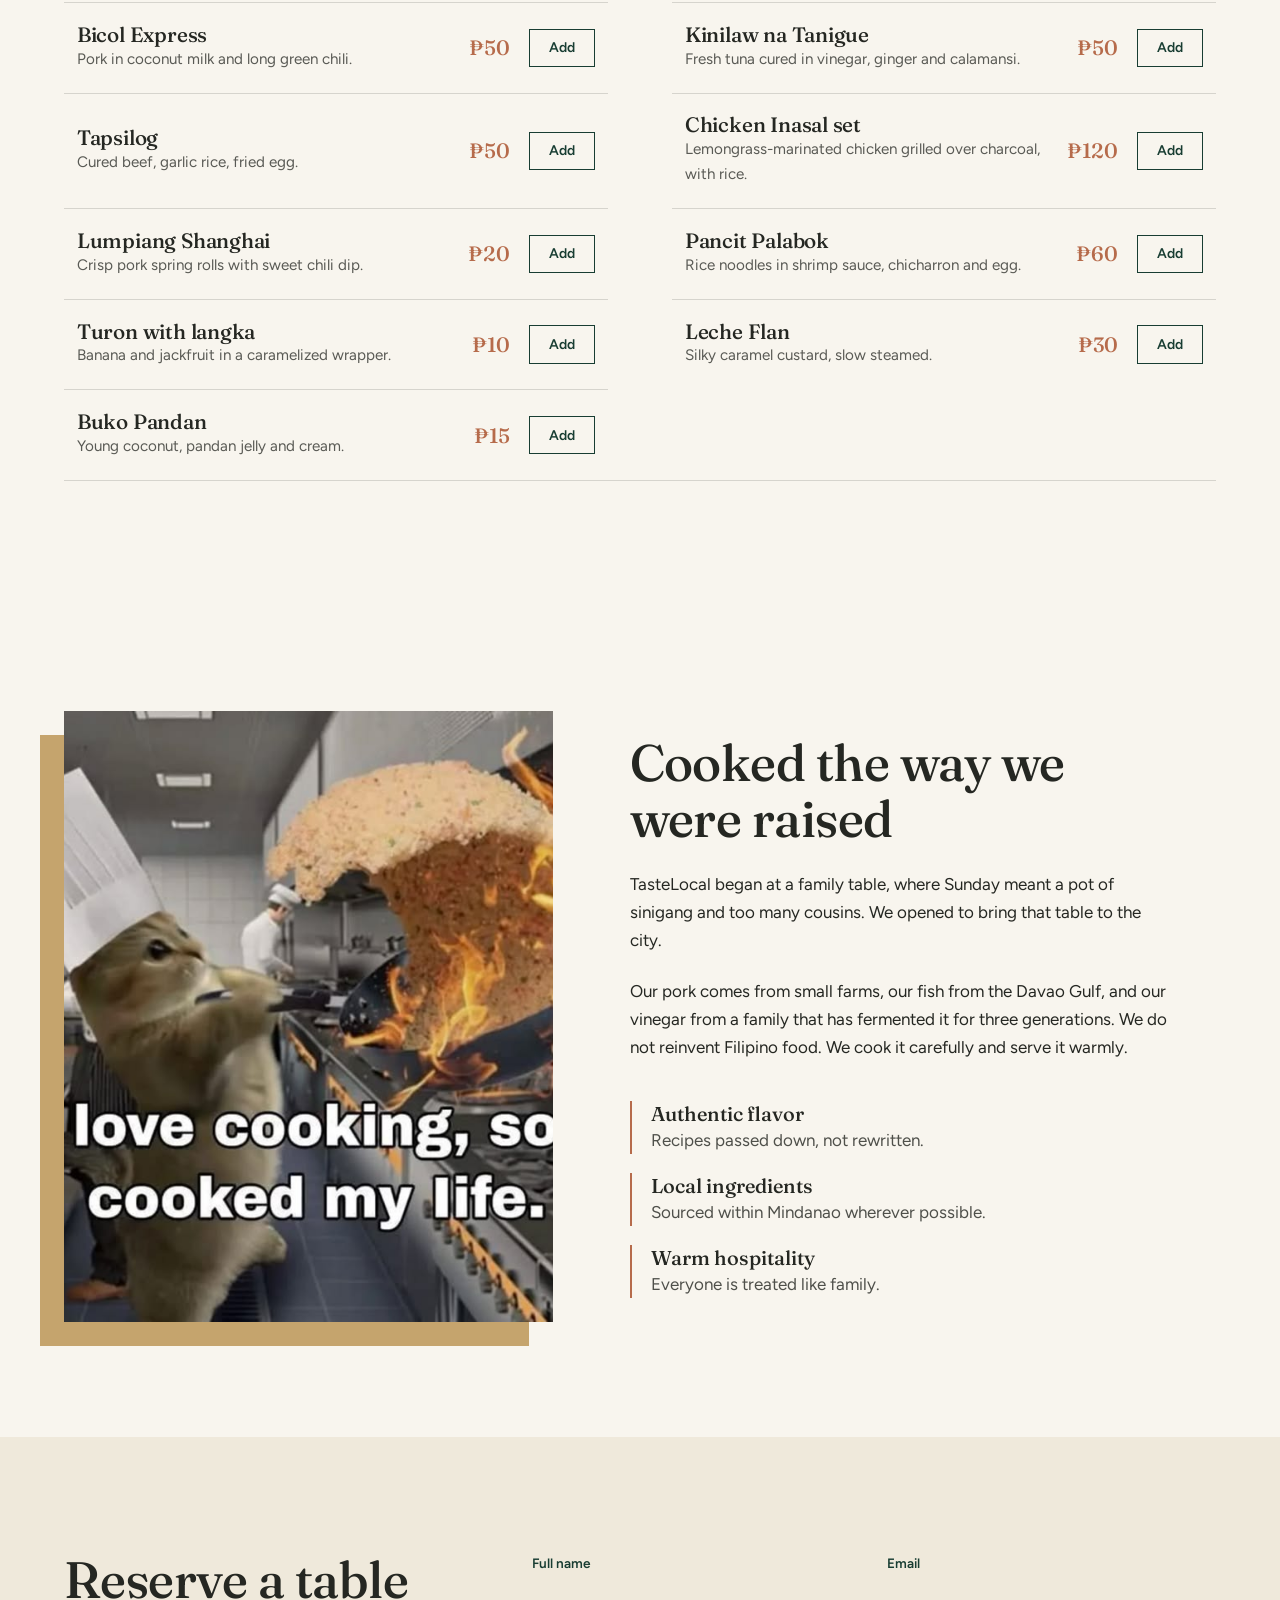
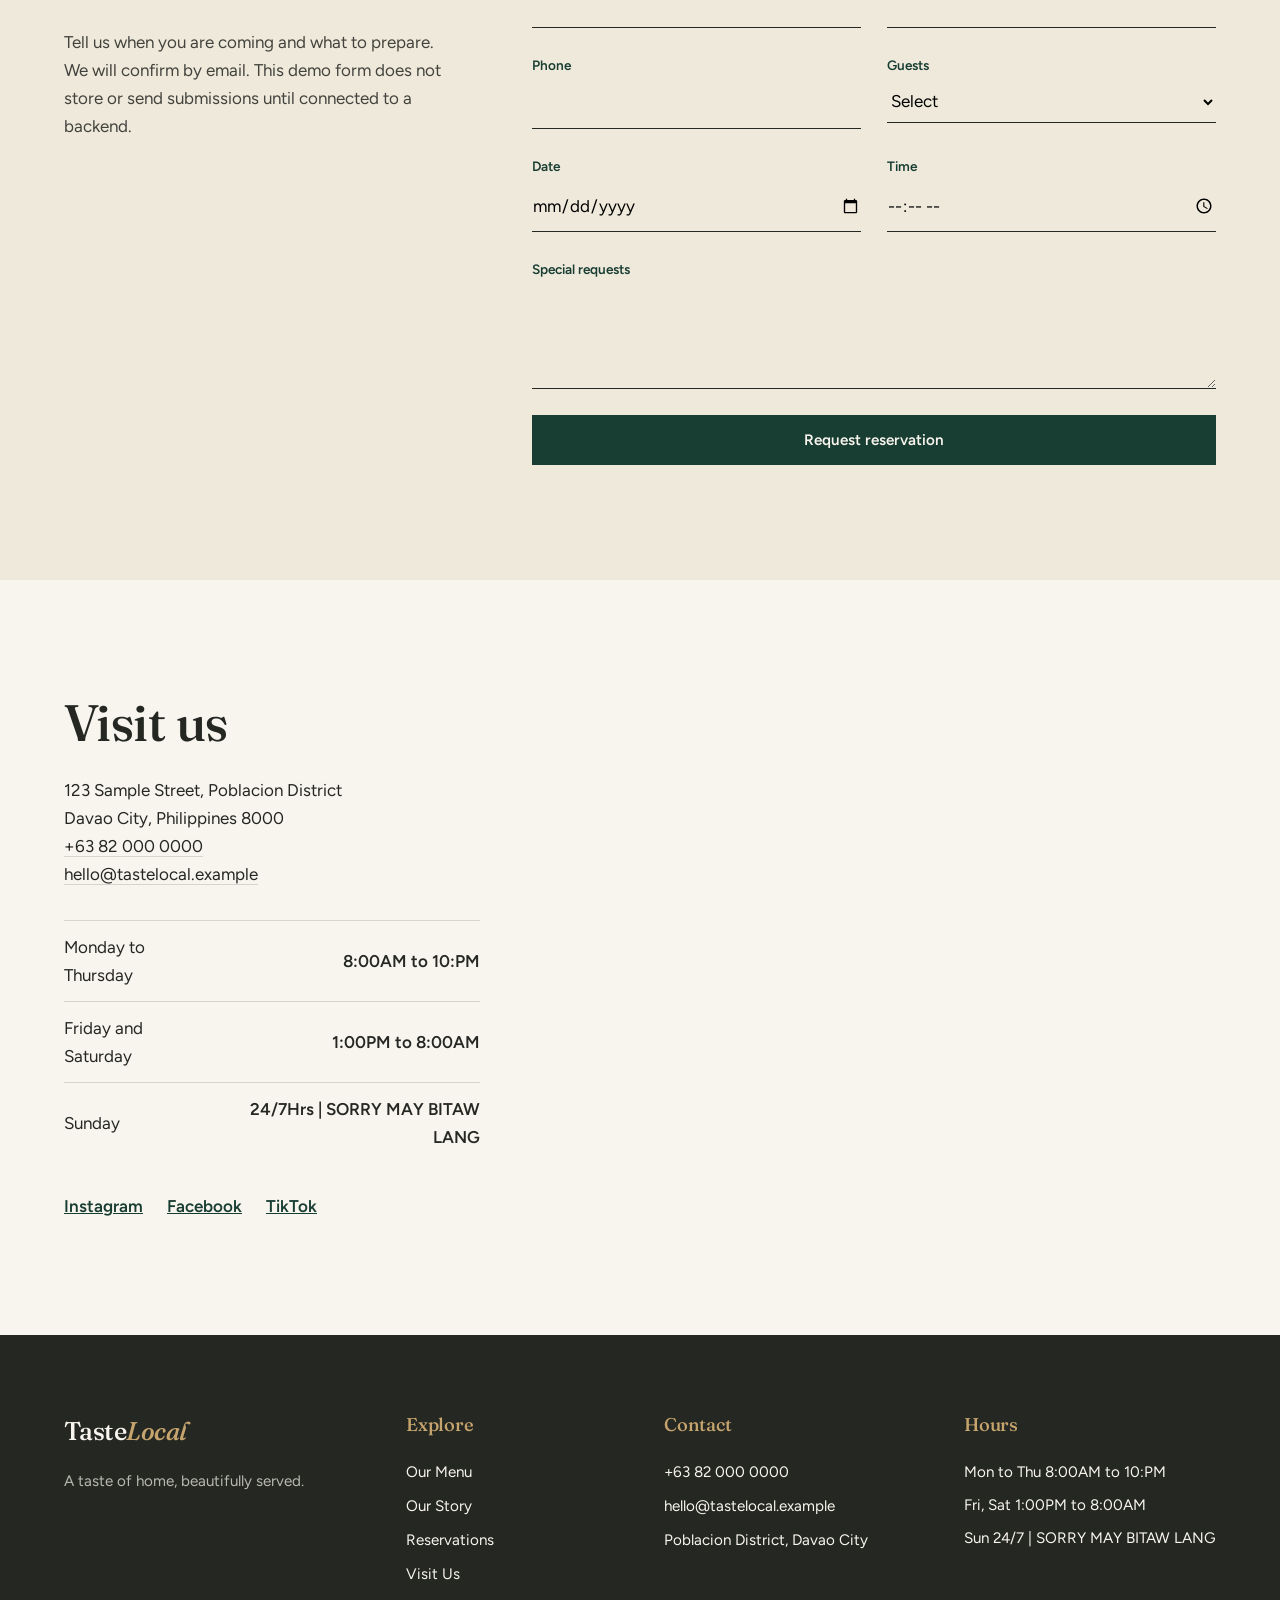
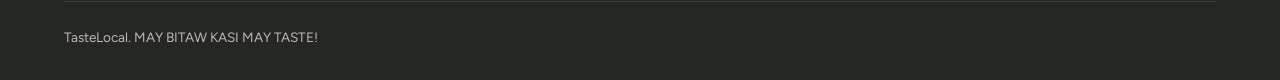
==== commit e29cbeed: "Update index.html" ====
--- a/index.html
+++ b/index.html
@@ -11,13 +11,11 @@
 <link rel="stylesheet" href="style.css">
 </head>
 <body>
-<!-- Hidden checkboxes. The CSS reads their checked state to open the mobile menu and cart drawer. -->
 <input type="checkbox" id="nav-toggle" class="state" aria-label="Toggle navigation">
 <input type="checkbox" id="cart-toggle" class="state" aria-label="Toggle cart">
 
 <a class="skip" href="#main">Skip to content</a>
 
-<!-- NAVIGATION -->
 <header class="site-header">
   <nav class="nav" aria-label="Primary">
     <a class="wordmark" href="#home" aria-label="TasteLocal home">Taste<span>Local</span></a>
@@ -39,7 +37,7 @@
 </header>
 
 <main id="main">
-<!-- HERO -->
+
 <section class="hero" id="home">
   <img class="hero__img" src="images/food 1.jfif" alt="A table of Filipino dishes: adobo, sinigang and grilled pork in warm light">
   <div class="hero__veil"></div>
@@ -77,7 +75,7 @@
   </header>
 
   <div class="catalog">
-    <!-- Signature dishes -->
+
     <div class="grid">
     <article class="dish dish--a" data-cat="best main">
       <figure><img src="images/food 2.webp" alt="Chicken and pork adobo glazed in soy and vinegar" loading="lazy"></figure>
@@ -190,7 +188,6 @@
   </div>
 </section>
 
-<!-- OUR STORY -->
 <section class="story" id="story">
   <figure class="story__img"><img src="images/cat1.jpg" alt="Cooks plating dishes in the TasteLocal kitchen" loading="lazy"></figure>
   <div class="story__text">
@@ -205,8 +202,6 @@
   </div>
 </section>
 
-<!-- RESERVATION
-     Submitting the form jumps to #reserved, which shows the confirmation overlay. -->
 <section class="reserve" id="reserve">
   <div class="reserve__intro">
     <h2>Reserve a table</h2>
@@ -253,7 +248,6 @@
 </section>
 </main>
 
-<!-- FOOTER -->
 <footer class="footer">
   <div class="footer__grid">
     <div><a class="wordmark" href="#home">Taste<span>Local</span></a><p>A taste of home, beautifully served.</p></div>
@@ -267,8 +261,6 @@
   <p class="footer__legal">TasteLocal. MAY BITAW KASI MAY TASTE!</p>
 </footer>
 
-<!-- CART DRAWER
-     A visual demo. Items and totals are static text. -->
 <label for="cart-toggle" class="scrim" aria-hidden="true"></label>
 <aside class="cart" aria-label="Shopping bag">
   <header><h2>Your bag</h2><label for="cart-toggle" class="close" aria-label="Close bag">&times;</label></header>
